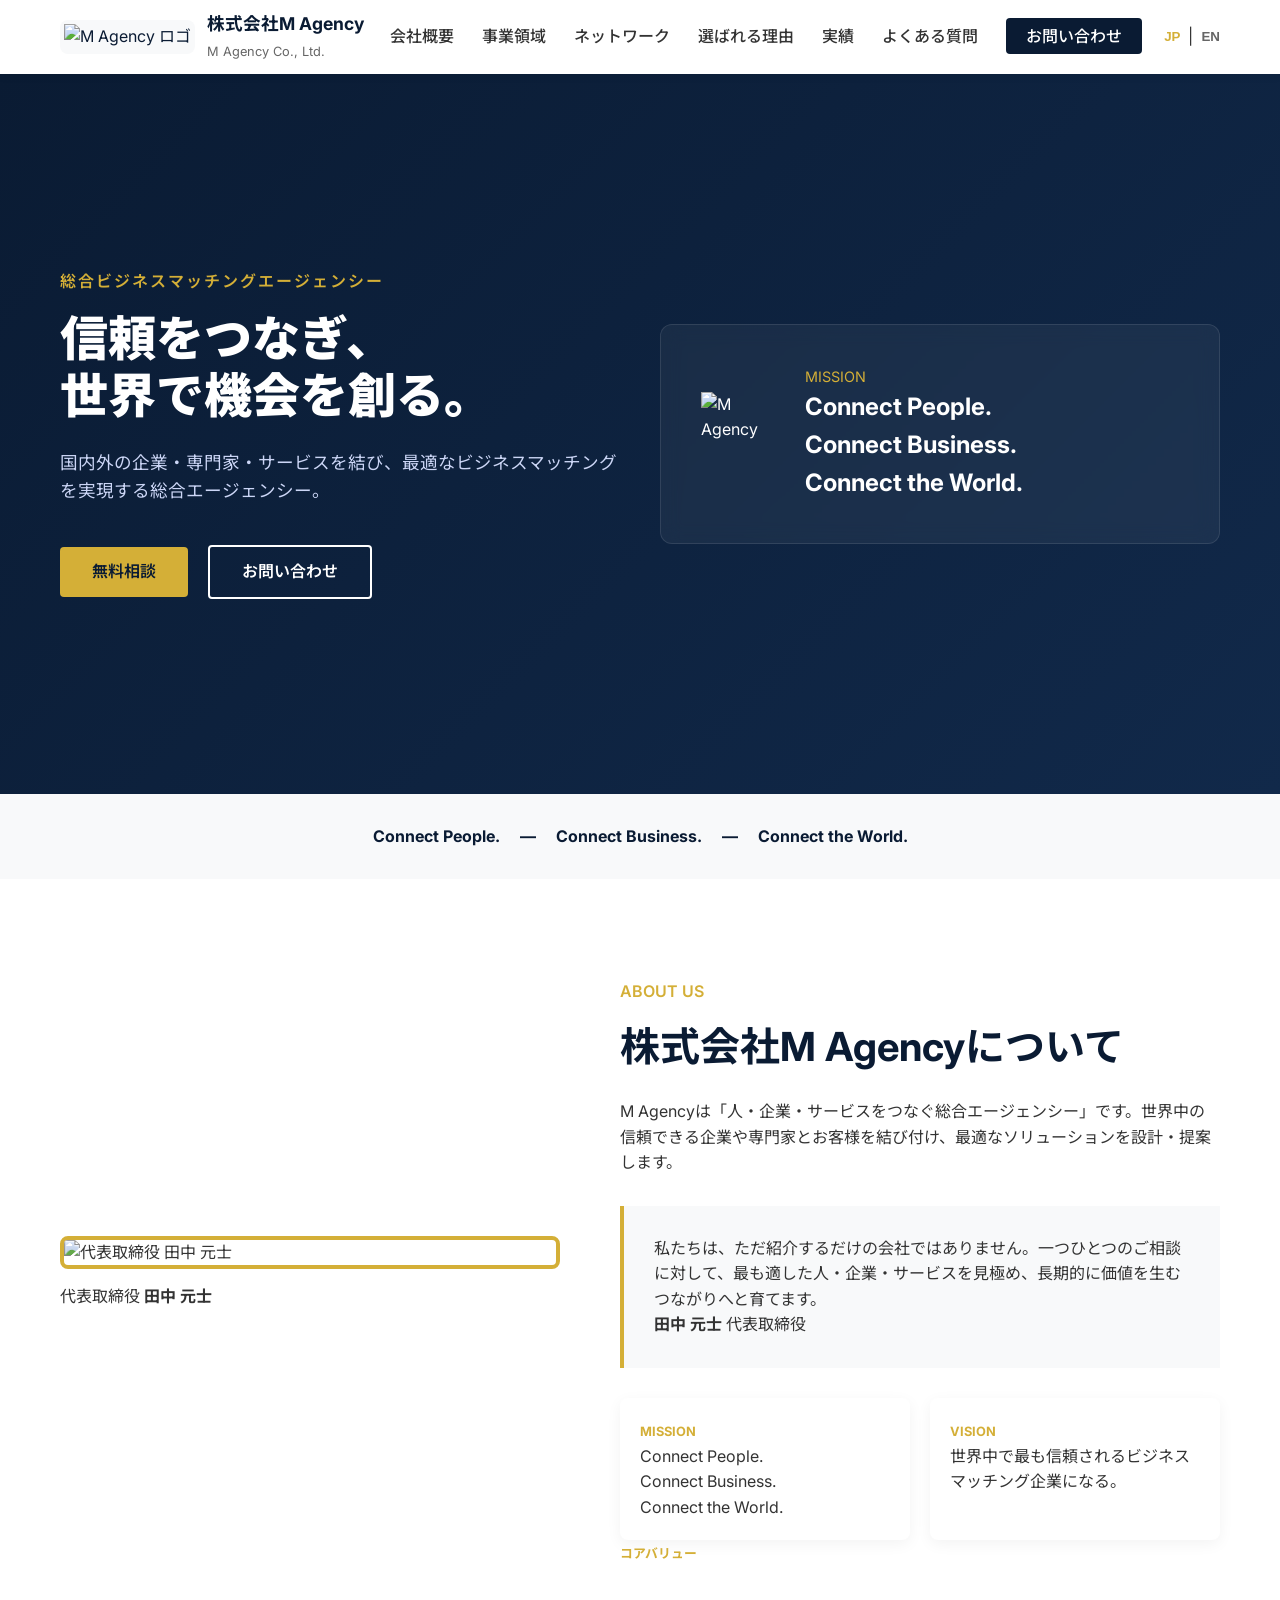
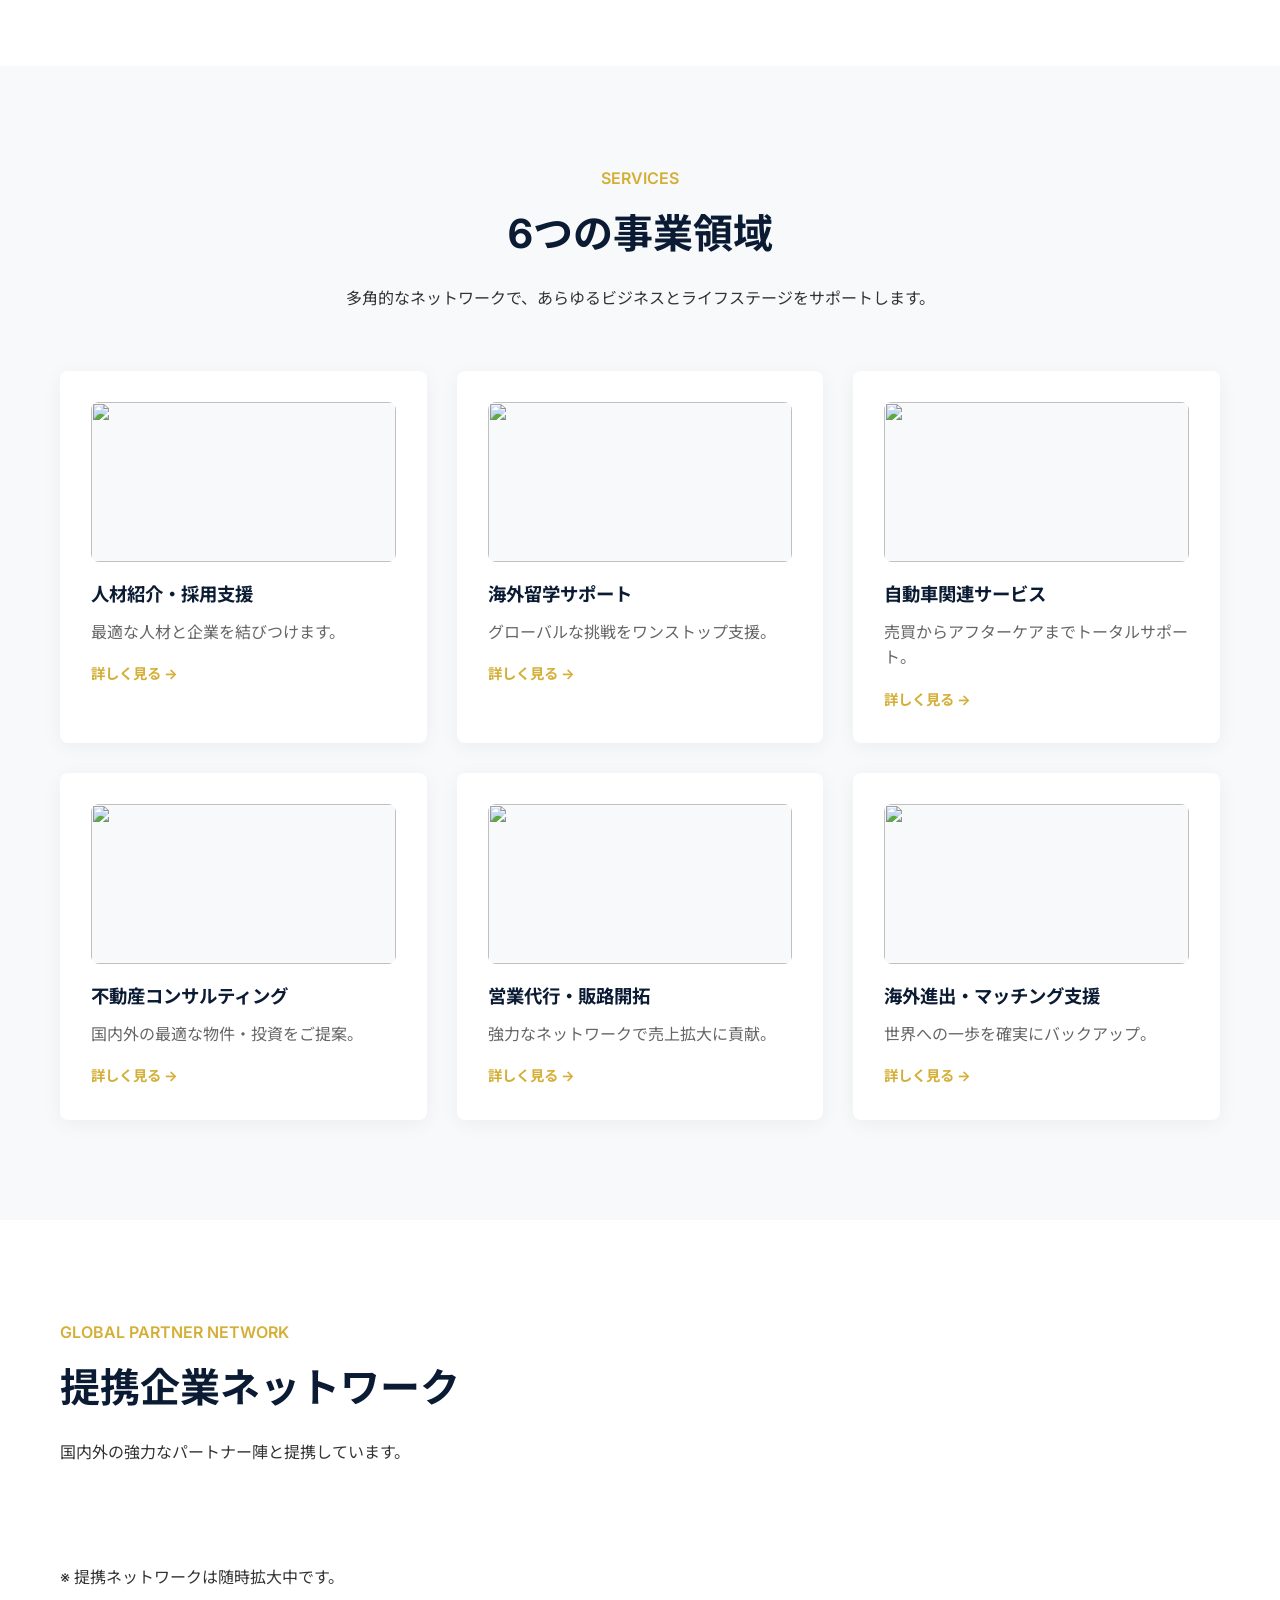
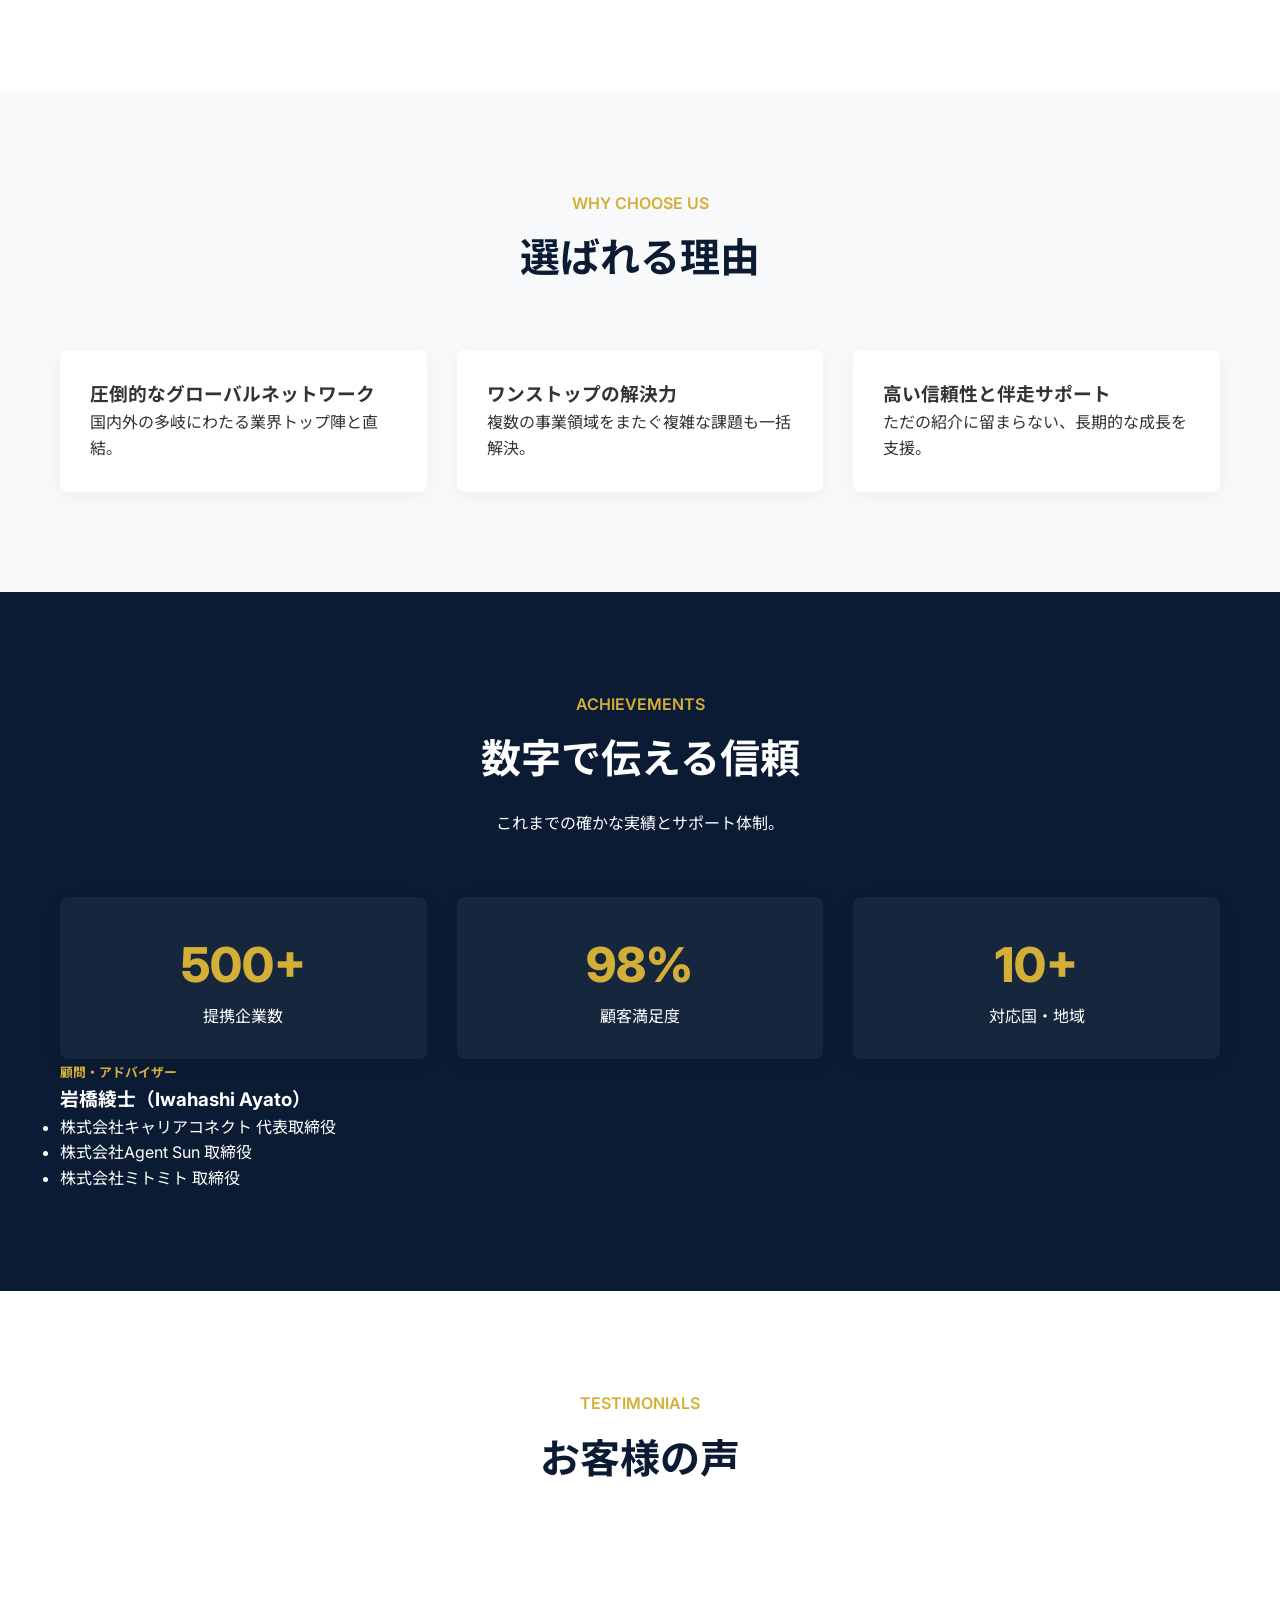
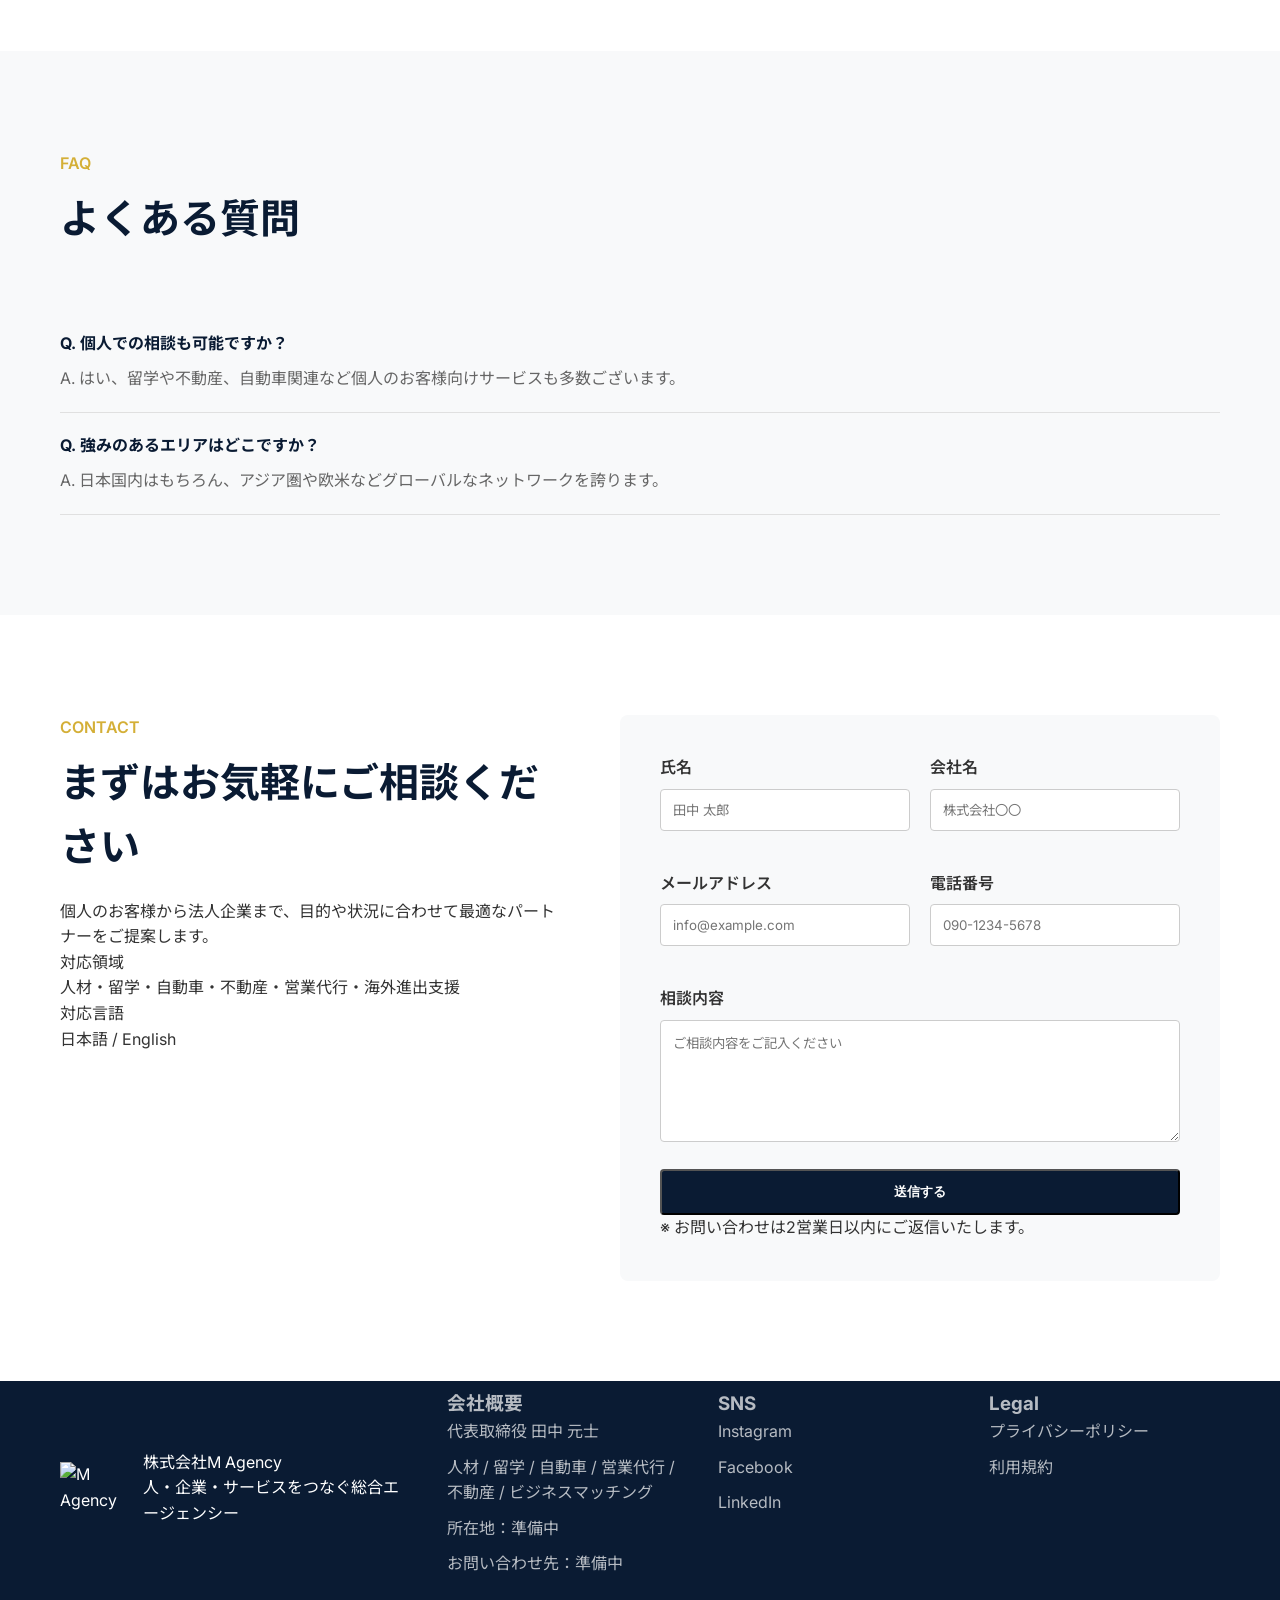
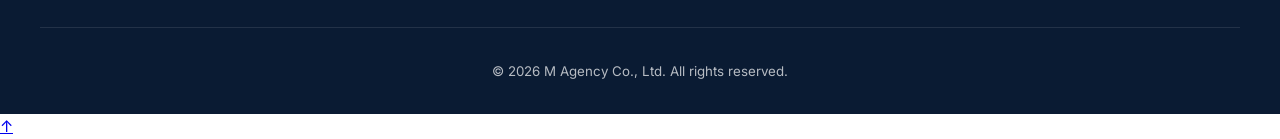
==== index.html @ 2f49fccb "Initial commit" ====
<!DOCTYPE html>
<html lang="ja">
<head>
  <meta charset="UTF-8" />
  <meta name="viewport" content="width=device-width, initial-scale=1.0" />
  <title>M Agency | 人・企業・サービスをつなぐ総合エージェンシー</title>
  <meta name="description" content="株式会社M Agencyは、人・企業・サービスをつなぐ総合エージェンシーです。人材、留学、自動車、不動産、営業代行、海外進出支援まで、国内外の信頼できるネットワークを活かして最適なソリューションをご提案します。" />
  <meta name="keywords" content="M Agency, ビジネスマッチング, 人材紹介, 留学サポート, 自動車, 不動産, 営業代行, 海外進出支援" />
  <meta name="robots" content="index,follow" />
  <meta name="theme-color" content="#0a1b33" />
  <meta property="og:type" content="website" />
  <meta property="og:title" content="M Agency | Trusted Connections. Global Opportunities." />
  <meta property="og:description" content="世界中の人・企業・サービスをつなぐ総合エージェンシー" />
  <meta property="og:locale" content="ja_JP" />
  <meta property="og:site_name" content="M Agency" />
  <meta name="twitter:card" content="summary_large_image" />
  <link rel="preconnect" href="https://fonts.googleapis.com" />
  <link rel="preconnect" href="https://fonts.gstatic.com" crossorigin />
  <link href="https://fonts.googleapis.com/css2?family=Inter:wght@400;500;600;700;800&family=Noto+Sans+JP:wght@400;500;700;900&family=Noto+Serif+JP:wght@500;700;900&display=swap" rel="stylesheet" />
  <link rel="stylesheet" href="styles.css" />
  <script type="application/ld+json">
  {
    "@context": "https://schema.org",
    "@type": "Organization",
    "name": "株式会社M Agency",
    "alternateName": "M Agency Co., Ltd.",
    "description": "人・企業・サービスをつなぐ総合エージェンシー",
    "founder": { "@type": "Person", "name": "田中 元士" },
    "knowsAbout": ["Human Resources", "Study Abroad", "Automobile", "Sales Agency", "Real Estate", "Business Matching"]
  }
  </script>
</head>
<body>
  <a href="#main" class="skip-link" data-i18n="skipLink">本文へスキップ</a>

  <header class="site-header" id="top">
    <div class="container header-inner">
      <a href="#top" class="brand" aria-label="M Agency home">
        <span class="brand-logo-wrap">
          <img src="assets/logo.png" alt="M Agency ロゴ" class="brand-logo" width="52" height="52" />
        </span>
        <span class="brand-copy">
          <strong>株式会社M Agency</strong>
          <small>M Agency Co., Ltd.</small>
        </span>
      </a>

      <nav class="nav" aria-label="Primary">
        <button class="nav-toggle" id="navToggle" aria-expanded="false" aria-controls="navPanel" aria-label="Menu">
          <span></span><span></span><span></span>
        </button>
        <div class="nav-panel" id="navPanel">
          <a href="#about" data-i18n="navAbout">About</a>
          <a href="#services" data-i18n="navServices">Services</a>
          <a href="#network" data-i18n="navNetwork">Network</a>
          <a href="#why-us" data-i18n="navWhyUs">Why Us</a>
          <a href="#achievements" data-i18n="navAchievements">Results</a>
          <a href="#faq" data-i18n="navFaq">FAQ</a>
          <a href="#contact" class="nav-cta" data-i18n="navContact">Contact</a>
        </div>
      </nav>

      <div class="lang-switch" role="group" aria-label="Language switcher">
        <button class="lang-btn active" data-lang="ja">JP</button>
        <span>|</span>
        <button class="lang-btn" data-lang="en">EN</button>
      </div>
    </div>
  </header>

  <main id="main">
    <section class="hero">
      <div class="container hero-grid">
        <div class="hero-copy reveal">
          <p class="eyebrow" data-i18n="heroEyebrow">Integrated Business Matching Agency</p>
          <h1 class="hero-title">
            <span data-i18n="heroTitleLine1">信頼をつなぎ、</span>
            <span data-i18n="heroTitleLine2">世界で機会を創る。</span>
          </h1>
          <p class="hero-sub" data-i18n="heroSub">国内外の企業・専門家・サービスを結び、最適なビジネスマッチングを実現する総合エージェンシー。</p>
          <div class="hero-actions">
            <a href="#contact" class="btn btn-primary" data-i18n="ctaConsultation">無料相談</a>
            <a href="#contact" class="btn btn-secondary" data-i18n="ctaContact">お問い合わせ</a>
          </div>
        </div>

        <div class="hero-panel reveal">
          <div class="hero-panel-inner">
            <div class="hero-panel-brand">
              <img src="assets/logo.png" alt="M Agency" class="hero-panel-logo" width="84" height="84" />
              <div>
                <p class="panel-label">Mission</p>
                <p class="panel-title">Connect People.<br />Connect Business.<br />Connect the World.</p>
              </div>
            </div>
            <div class="hero-metrics" id="heroMetrics"></div>
          </div>
        </div>
      </div>
    </section>

    <section class="section intro-band">
      <div class="container intro-band-inner reveal">
        <p>Connect People.</p>
        <span aria-hidden="true">—</span>
        <p>Connect Business.</p>
        <span aria-hidden="true">—</span>
        <p>Connect the World.</p>
      </div>
    </section>

    <section class="section" id="about">
      <div class="container about-grid">
        <div class="about-photo reveal">
          <div class="about-photo-frame">
            <img src="assets/ceo-optimized.jpg" alt="代表取締役 田中 元士" class="about-photo-img" loading="lazy" />
          </div>
          <div class="about-photo-meta">
            <span data-i18n="ceoPosition">代表取締役</span>
            <strong data-i18n="ceoName">田中 元士</strong>
          </div>
        </div>

        <div class="about-content reveal">
          <p class="section-kicker" data-i18n="aboutKicker">About Us</p>
          <h2 data-i18n="aboutTitle">株式会社M Agencyについて</h2>
          <p class="lead" data-i18n="aboutBody">M Agencyは「人・企業・サービスをつなぐ総合エージェンシー」です。世界中の信頼できる企業や専門家とお客様を結び付け、最適なソリューションを設計・提案します。</p>

          <article class="message-card">
            <p data-i18n="aboutMessage">私たちは、ただ紹介するだけの会社ではありません。一つひとつのご相談に対して、最も適した人・企業・サービスを見極め、長期的に価値を生むつながりへと育てます。</p>
            <footer>
              <strong data-i18n="ceoName">田中 元士</strong>
              <span data-i18n="ceoPosition">代表取締役</span>
            </footer>
          </article>

          <div class="about-points">
            <article class="about-card">
              <span class="card-label">Mission</span>
              <p>Connect People.<br />Connect Business.<br />Connect the World.</p>
            </article>
            <article class="about-card">
              <span class="card-label">Vision</span>
              <p data-i18n="visionText">世界中で最も信頼されるビジネスマッチング企業になる。</p>
            </article>
          </div>

          <div class="values-wrap">
            <span class="card-label" data-i18n="valueLabel">Core Value</span>
            <ul class="value-list" id="valueList"></ul>
          </div>
        </div>
      </div>
    </section>

    <section class="section section-soft" id="services">
      <div class="container">
        <div class="section-head center reveal">
          <p class="section-kicker" data-i18n="servicesKicker">Services</p>
          <h2 data-i18n="servicesTitle">6つの事業領域</h2>
          <p data-i18n="servicesLead">事業領域を明確に整理し、はじめて訪れる方にも分かりやすい構成にしています。</p>
        </div>
        <div class="services-grid" id="servicesGrid"></div>
      </div>
    </section>

    <section class="section" id="network">
      <div class="container">
        <div class="section-head reveal">
          <p class="section-kicker" data-i18n="networkKicker">Global Partner Network</p>
          <h2 data-i18n="networkTitle">提携企業ネットワーク</h2>
          <p data-i18n="networkLead">提携企業ロゴをカテゴリごとに整理し、今後の追加・更新にも対応しやすい構造です。</p>
        </div>
        <div class="partner-tabs" id="partnerTabs"></div>
        <div class="partner-grid" id="partnerGrid"></div>
        <p class="network-note reveal" data-i18n="networkNote">提携企業データはCMSや管理画面、または設定ファイルで管理しやすい構成を前提にしています。</p>
      </div>
    </section>

    <section class="section section-soft" id="why-us">
      <div class="container">
        <div class="section-head center reveal">
          <p class="section-kicker" data-i18n="whyKicker">Why Choose Us</p>
          <h2 data-i18n="whyTitle">選ばれる理由</h2>
        </div>
        <div class="reasons-grid" id="reasonsGrid"></div>
      </div>
    </section>

    <section class="section section-dark" id="achievements">
      <div class="container">
        <div class="section-head center reveal light">
          <p class="section-kicker" data-i18n="achievementsKicker">Achievements</p>
          <h2 data-i18n="achievementsTitle">数字で伝える信頼</h2>
          <p data-i18n="achievementsLead">数値実績は後から差し替えやすい構造で設計しています。</p>
        </div>
        <div class="metrics-grid" id="metricsGrid"></div>
        <article class="advisor-card reveal">
          <span class="card-label" data-i18n="advisorLabel">Advisor</span>
          <h3 data-i18n="advisorName">岩橋綾士（Iwahashi Ayato）</h3>
          <ul>
            <li data-i18n="advisorRole1">株式会社キャリアコネクト 代表取締役</li>
            <li data-i18n="advisorRole2">株式会社Agent Sun 取締役</li>
            <li data-i18n="advisorRole3">株式会社ミトミト 取締役</li>
          </ul>
        </article>
      </div>
    </section>

    <section class="section" id="testimonials">
      <div class="container">
        <div class="section-head center reveal">
          <p class="section-kicker" data-i18n="testimonialsKicker">Testimonials</p>
          <h2 data-i18n="testimonialsTitle">お客様の声</h2>
        </div>
        <div class="testimonials-grid" id="testimonialsGrid"></div>
      </div>
    </section>

    <section class="section section-soft" id="faq">
      <div class="container faq-grid">
        <div class="section-head reveal">
          <p class="section-kicker">FAQ</p>
          <h2 data-i18n="faqTitle">よくある質問</h2>
        </div>
        <div class="faq-list" id="faqList"></div>
      </div>
    </section>

    <section class="section" id="contact">
      <div class="container contact-grid">
        <div class="contact-copy reveal">
          <p class="section-kicker" data-i18n="contactKicker">Contact</p>
          <h2 data-i18n="contactTitle">まずはお気軽にご相談ください</h2>
          <p data-i18n="contactLead">個人のお客様から法人企業まで、目的や状況に合わせて最適なパートナーをご提案します。</p>
          <dl class="contact-list">
            <dt data-i18n="contactPoint1Title">対応領域</dt>
            <dd data-i18n="contactPoint1Body">人材・留学・自動車・不動産・営業代行・海外進出支援</dd>
            <dt data-i18n="contactPoint2Title">対応言語</dt>
            <dd data-i18n="contactPoint2Body">日本語 / English（将来的にDeutsch追加可能）</dd>
          </dl>
        </div>

        <form class="contact-form reveal" id="contactForm" novalidate>
          <div class="field-grid">
            <label>
              <span data-i18n="formName">氏名</span>
              <input type="text" name="name" required data-ph-ja="田中 太郎" data-ph-en="Taro Tanaka" />
            </label>
            <label>
              <span data-i18n="formCompany">会社名</span>
              <input type="text" name="company" data-ph-ja="株式会社〇〇" data-ph-en="Company Name" />
            </label>
          </div>
          <div class="field-grid">
            <label>
              <span data-i18n="formEmail">メールアドレス</span>
              <input type="email" name="email" required placeholder="info@example.com" />
            </label>
            <label>
              <span data-i18n="formPhone">電話番号</span>
              <input type="tel" name="phone" placeholder="090-1234-5678" />
            </label>
          </div>
          <label>
            <span data-i18n="formInquiry">相談内容</span>
            <textarea name="message" rows="6" required data-ph-ja="ご相談内容をご記入ください" data-ph-en="Please describe your inquiry"></textarea>
          </label>
          <button type="submit" class="btn btn-primary full" data-i18n="formSubmit">送信する</button>
          <p class="form-note" data-i18n="formNote">※ 実運用時はフォーム送信機能・スパム対策・完了画面を実装してください。</p>
        </form>
      </div>
    </section>
  </main>

  <footer class="site-footer">
    <div class="container footer-grid">
      <div class="footer-brand">
        <span class="footer-logo-wrap">
          <img src="assets/logo.png" alt="M Agency" class="footer-logo" width="64" height="64" />
        </span>
        <div>
          <p class="footer-name">株式会社M Agency</p>
          <p class="footer-tag" data-i18n="footerTag">人・企業・サービスをつなぐ総合エージェンシー</p>
        </div>
      </div>
      <div>
        <h3 data-i18n="footerCompany">会社概要</h3>
        <ul class="footer-list">
          <li data-i18n="footerCeo">代表取締役 田中 元士</li>
          <li data-i18n="footerBusiness">人材 / 留学 / 自動車 / 営業代行 / 不動産 / ビジネスマッチング</li>
          <li data-i18n="footerAddress">所在地：準備中</li>
          <li data-i18n="footerContact">お問い合わせ先：準備中</li>
        </ul>
      </div>
      <div>
        <h3>SNS</h3>
        <ul class="footer-list">
          <li><a href="#">Instagram</a></li>
          <li><a href="#">Facebook</a></li>
          <li><a href="#">LinkedIn</a></li>
        </ul>
      </div>
      <div>
        <h3 data-i18n="footerPolicy">Legal</h3>
        <ul class="footer-list">
          <li><a href="#" data-i18n="footerPrivacy">プライバシーポリシー</a></li>
          <li><a href="#" data-i18n="footerTerms">利用規約</a></li>
        </ul>
      </div>
    </div>
    <div class="container footer-bottom">
      <small>© <span id="year"></span> M Agency Co., Ltd. All rights reserved.</small>
    </div>
  </footer>

  <a href="#top" class="back-top" id="backTop" aria-label="Back to top">↑</a>
  <script src="script.js"></script>
</body>
</html>
---- styles.css ----
/* ==========================================
   M Agency - Global Styles
   ========================================== */
:root {
  --primary: #0a1b33;
  --primary-light: #16315c;
  --accent: #d4af37;
  --text: #333333;
  --text-light: #666666;
  --bg-light: #f8f9fa;
  --bg-dark: #0a1b33;
  --white: #ffffff;
  --font-sans: 'Inter', 'Noto Sans JP', sans-serif;
  --transition: all 0.3s ease;
}

* {
  box-sizing: border-box;
  margin: 0;
  padding: 0;
}

body {
  font-family: var(--font-sans);
  color: var(--text);
  line-height: 1.6;
  overflow-x: hidden;
}

.container {
  width: 100%;
  max-width: 1200px;
  margin: 0 auto;
  padding: 0 20px;
}

/* Skip Link */
.skip-link {
  position: absolute;
  top: -100px;
  left: 0;
  background: var(--accent);
  color: var(--primary);
  padding: 10px 20px;
  z-index: 9999;
}
.skip-link:focus { top: 0; }

/* Header */
.site-header {
  background: var(--white);
  box-shadow: 0 2px 10px rgba(0,0,0,0.05);
  position: sticky;
  top: 0;
  z-index: 1000;
  padding: 10px 0;
}

.header-inner {
  display: flex;
  justify-content: space-between;
  align-items: center;
}

.brand {
  display: flex;
  align-items: center;
  text-decoration: none;
  color: var(--primary);
}

.brand-logo-wrap {
  margin-right: 12px;
  background: var(--bg-light);
  border-radius: 8px;
  padding: 4px;
}

.brand-copy strong {
  display: block;
  font-size: 1.1rem;
}
.brand-copy small {
  font-size: 0.8rem;
  color: var(--text-light);
}

.nav-panel a {
  margin-left: 24px;
  text-decoration: none;
  color: var(--text);
  font-weight: 500;
  transition: var(--transition);
}

.nav-panel a:hover { color: var(--accent); }

.nav-panel .nav-cta {
  background: var(--primary);
  color: var(--white);
  padding: 8px 20px;
  border-radius: 4px;
}
.nav-panel .nav-cta:hover { background: var(--accent); color: var(--primary); }

.lang-switch {
  display: flex;
  gap: 8px;
  align-items: center;
  margin-left: 20px;
}
.lang-btn {
  background: none;
  border: none;
  cursor: pointer;
  font-weight: bold;
  color: var(--text-light);
}
.lang-btn.active { color: var(--accent); }

.nav-toggle { display: none; }

/* Hero */
.hero {
  padding: 8px 0;
  background: linear-gradient(135deg, #0a1b33 0%, #11294a 100%);
  color: var(--white);
  min-height: 80vh;
  display: flex;
  align-items: center;
}

.hero-grid {
  display: grid;
  grid-template-columns: 1fr 1fr;
  gap: 40px;
  align-items: center;
}

.eyebrow {
  color: var(--accent);
  text-transform: uppercase;
  letter-spacing: 2px;
  font-weight: 600;
  margin-bottom: 15px;
}

.hero-title {
  font-size: 3rem;
  font-weight: 900;
  line-height: 1.2;
  margin-bottom: 24px;
}
.hero-title span { display: block; }

.hero-sub {
  font-size: 1.1rem;
  color: #ccd6f6;
  margin-bottom: 40px;
}

.btn {
  display: inline-block;
  padding: 12px 32px;
  border-radius: 4px;
  text-decoration: none;
  font-weight: 600;
  transition: var(--transition);
  cursor: pointer;
}
.btn-primary { background: var(--accent); color: var(--primary); margin-right: 16px; }
.btn-primary:hover { background: var(--white); }
.btn-secondary { border: 2px solid var(--white); color: var(--white); }
.btn-secondary:hover { background: var(--white); color: var(--primary); }

.hero-panel-inner {
  background: rgba(255,255,255,0.05);
  padding: 40px;
  border-radius: 12px;
  border: 1px solid rgba(255,255,255,0.1);
  backdrop-filter: blur(10px);
}

.hero-panel-brand {
  display: flex;
  align-items: center;
  gap: 20px;
}
.panel-label { color: var(--accent); font-size: 0.9rem; text-transform: uppercase; }
.panel-title { font-size: 1.5rem; font-weight: 700; }

/* Sections */
.section { padding: 100px 0; scroll-margin-top: 90px; } /* sticky header分のオフセットを確保し、アンカージャンプ時に見出しが隠れないようにする */
.section-soft { background: var(--bg-light); }
.section-dark { background: var(--bg-dark); color: var(--white); }

.section-head { margin-bottom: 60px; max-width: 600px; }
.section-head.center { margin: 0 auto 60px; text-align: center; }
.section-kicker { color: var(--accent); font-weight: 600; text-transform: uppercase; margin-bottom: 10px; }
h2 { font-size: 2.5rem; color: var(--primary); margin-bottom: 20px; }
.section-dark h2 { color: var(--white); }

/* Intro Band */
.intro-band { background: var(--bg-light); padding: 30px 0; text-align: center; }
.intro-band-inner { display: flex; justify-content: center; gap: 20px; font-weight: bold; color: var(--primary); }

/* About */
.about-grid { display: grid; grid-template-columns: 1fr 1.2fr; gap: 60px; align-items: center; }
.about-photo-frame { border: 4px solid var(--accent); border-radius: 8px; overflow: hidden; }
.about-photo-img { width: 100%; display: block; filter: grayscale(20%); }
.about-photo-meta { margin-top: 15px; }

.message-card { background: var(--bg-light); padding: 30px; border-left: 4px solid var(--accent); margin: 30px 0; }
.about-points { display: grid; grid-template-columns: 1fr 1fr; gap: 20px; }
.about-card { background: var(--white); padding: 20px; border-radius: 8px; box-shadow: 0 4px 15px rgba(0,0,0,0.05); }
.card-label { color: var(--accent); font-weight: bold; font-size: 0.8rem; text-transform: uppercase; }

/* Dynamic Grids */
.services-grid, .reasons-grid, .metrics-grid, .testimonials-grid {
  display: grid;
  grid-template-columns: repeat(auto-fit, minmax(280px, 1fr));
  gap: 30px;
}

.service-card, .reason-card, .metric-card, .testimonial-card {
  background: var(--white);
  padding: 30px;
  border-radius: 8px;
  box-shadow: 0 4px 20px rgba(0,0,0,0.05);
  transition: var(--transition);
}
.service-card:hover { transform: translateY(-5px); }
.metric-card { background: rgba(255,255,255,0.05); color: var(--white); text-align: center; }
.metric-num { font-size: 3rem; font-weight: 800; color: var(--accent); }

/* Service cards are now clickable links (<a>) that jump to #network */
.service-card {
  display: block;
  text-decoration: none;
  color: inherit;
  cursor: pointer;
  border: 1px solid transparent;
  overflow: hidden;
}
.service-card:hover {
  border-color: var(--accent);
  box-shadow: 0 8px 24px rgba(212,175,55,0.18);
}
.service-card-photo {
  width: 100%;
  height: 160px;
  object-fit: cover;
  border-radius: 8px;
  margin-bottom: 18px;
  display: block;
  background: var(--bg-light); /* 画像が届く前/読み込み失敗時の背景 */
  transition: transform 0.4s ease;
}
.service-card:hover .service-card-photo {
  transform: scale(1.06);
}
.service-card h3 {
  color: var(--primary);
  margin-bottom: 10px;
  font-size: 1.15rem;
}
.service-card p {
  color: var(--text-light);
  margin-bottom: 16px;
}
.service-card-arrow {
  display: inline-block;
  color: var(--accent);
  font-weight: 700;
  font-size: 0.9rem;
  transition: var(--transition);
}
.service-card:hover .service-card-arrow {
  transform: translateX(4px);
}

/* Partner Network: category tabs */
.partner-tabs {
  display: flex;
  flex-wrap: wrap;
  gap: 10px;
  margin-bottom: 40px;
}
.partner-tab {
  padding: 10px 22px;
  border: 1px solid #ddd;
  background: var(--white);
  border-radius: 30px;
  cursor: pointer;
  font-weight: 600;
  font-size: 0.9rem;
  color: var(--text-light);
  transition: var(--transition);
  font-family: inherit;
}
.partner-tab:hover {
  border-color: var(--accent);
  color: var(--primary);
}
.partner-tab.active {
  background: var(--primary);
  border-color: var(--primary);
  color: var(--white);
}

/* Partner Network: partner cards grid */
.partner-grid {
  display: grid;
  grid-template-columns: repeat(auto-fit, minmax(280px, 1fr));
  gap: 30px;
}
.partner-card {
  background: var(--white);
  padding: 30px;
  border-radius: 8px;
  box-shadow: 0 4px 20px rgba(0,0,0,0.05);
  transition: var(--transition);
}
.partner-card:hover { transform: translateY(-5px); }
.partner-card h3 {
  color: var(--primary);
  margin-bottom: 10px;
  font-size: 1.1rem;
}
.partner-card p {
  color: var(--text-light);
  margin-bottom: 15px;
}
.partner-link {
  color: var(--accent);
  font-weight: 600;
  text-decoration: none;
  font-size: 0.9rem;
}
.partner-link:hover { text-decoration: underline; }

/* Partner card image (company photo) */
.partner-card-image {
  width: 100%;
  height: 180px;
  object-fit: cover;
  border-radius: 8px;
  margin-bottom: 20px;
  background: var(--bg-light); /* 画像読み込み前/失敗時の背景 */
}

/* 写真が届くまでの仮表示（届いたら <img class="partner-card-image"> に置き換える） */
.partner-photo-placeholder {
  display: flex;
  align-items: center;
  justify-content: center;
  background: linear-gradient(135deg, #eef1f5 0%, #e2e6ec 100%);
  color: var(--text-light);
  font-weight: 600;
  font-size: 0.9rem;
  letter-spacing: 1px;
}

/* 公式サイトへ飛ぶボタン（partner-linkより目立たせたい場合はこちらを使う） */
.partner-visit-btn {
  display: inline-block;
  margin-top: 8px;
  padding: 8px 20px;
  border: 2px solid var(--primary);
  border-radius: 4px;
  color: var(--primary);
  font-weight: 600;
  font-size: 0.9rem;
  text-decoration: none;
  transition: var(--transition);
}
.partner-visit-btn:hover {
  background: var(--primary);
  color: var(--white);
}

.partner-empty {
  grid-column: 1 / -1;
  text-align: center;
  color: var(--text-light);
  padding: 40px 0;
}

/* FAQ */
.faq-item { border-bottom: 1px solid #e0e0e0; padding: 20px 0; }
.faq-question { font-weight: bold; color: var(--primary); cursor: pointer; }
.faq-answer { margin-top: 10px; color: var(--text-light); }

/* Contact Form */
.contact-grid { display: grid; grid-template-columns: 1fr 1.2fr; gap: 60px; }
.contact-form { background: var(--bg-light); padding: 40px; border-radius: 8px; }
.field-grid { display: grid; grid-template-columns: 1fr 1fr; gap: 20px; margin-bottom: 20px; }
label { display: block; margin-bottom: 20px; }
label span { display: block; font-weight: 600; margin-bottom: 8px; }
input, textarea { width: 100%; padding: 12px; border: 1px solid #ccc; border-radius: 4px; font-family: inherit; }
.btn.full { width: 100%; background: var(--primary); color: var(--white); }
.btn.full:hover { background: var(--accent); color: var(--primary); }

/* Footer */
.site-footer { background: var(--bg-dark); color: rgba(255,255,255,0.7); padding: 8px 0 30px; }
.footer-grid { display: grid; grid-template-columns: 1.5fr repeat(3, 1fr); gap: 40px; margin-bottom: 40px; }
.footer-brand { display: flex; align-items: center; gap: 15px; color: var(--white); }
.footer-list { list-style: none; }
.footer-list li, .footer-list a { color: rgba(255,255,255,0.7); text-decoration: none; margin-bottom: 10px; display: block; }
.footer-list a:hover { color: var(--accent); }
.footer-bottom { border-top: 1px solid rgba(255,255,255,0.1); padding-top: 30px; text-align: center; }

/* Responsive */
@media (max-width: 768px) {
  .hero-grid, .about-grid, .contact-grid { grid-template-columns: 1fr; }
  .nav-panel { display: none; }
  .nav-toggle { display: block; background: none; border: none; font-size: 1.5rem; color: var(--primary); }
  .footer-grid { grid-template-columns: 1fr; }
}
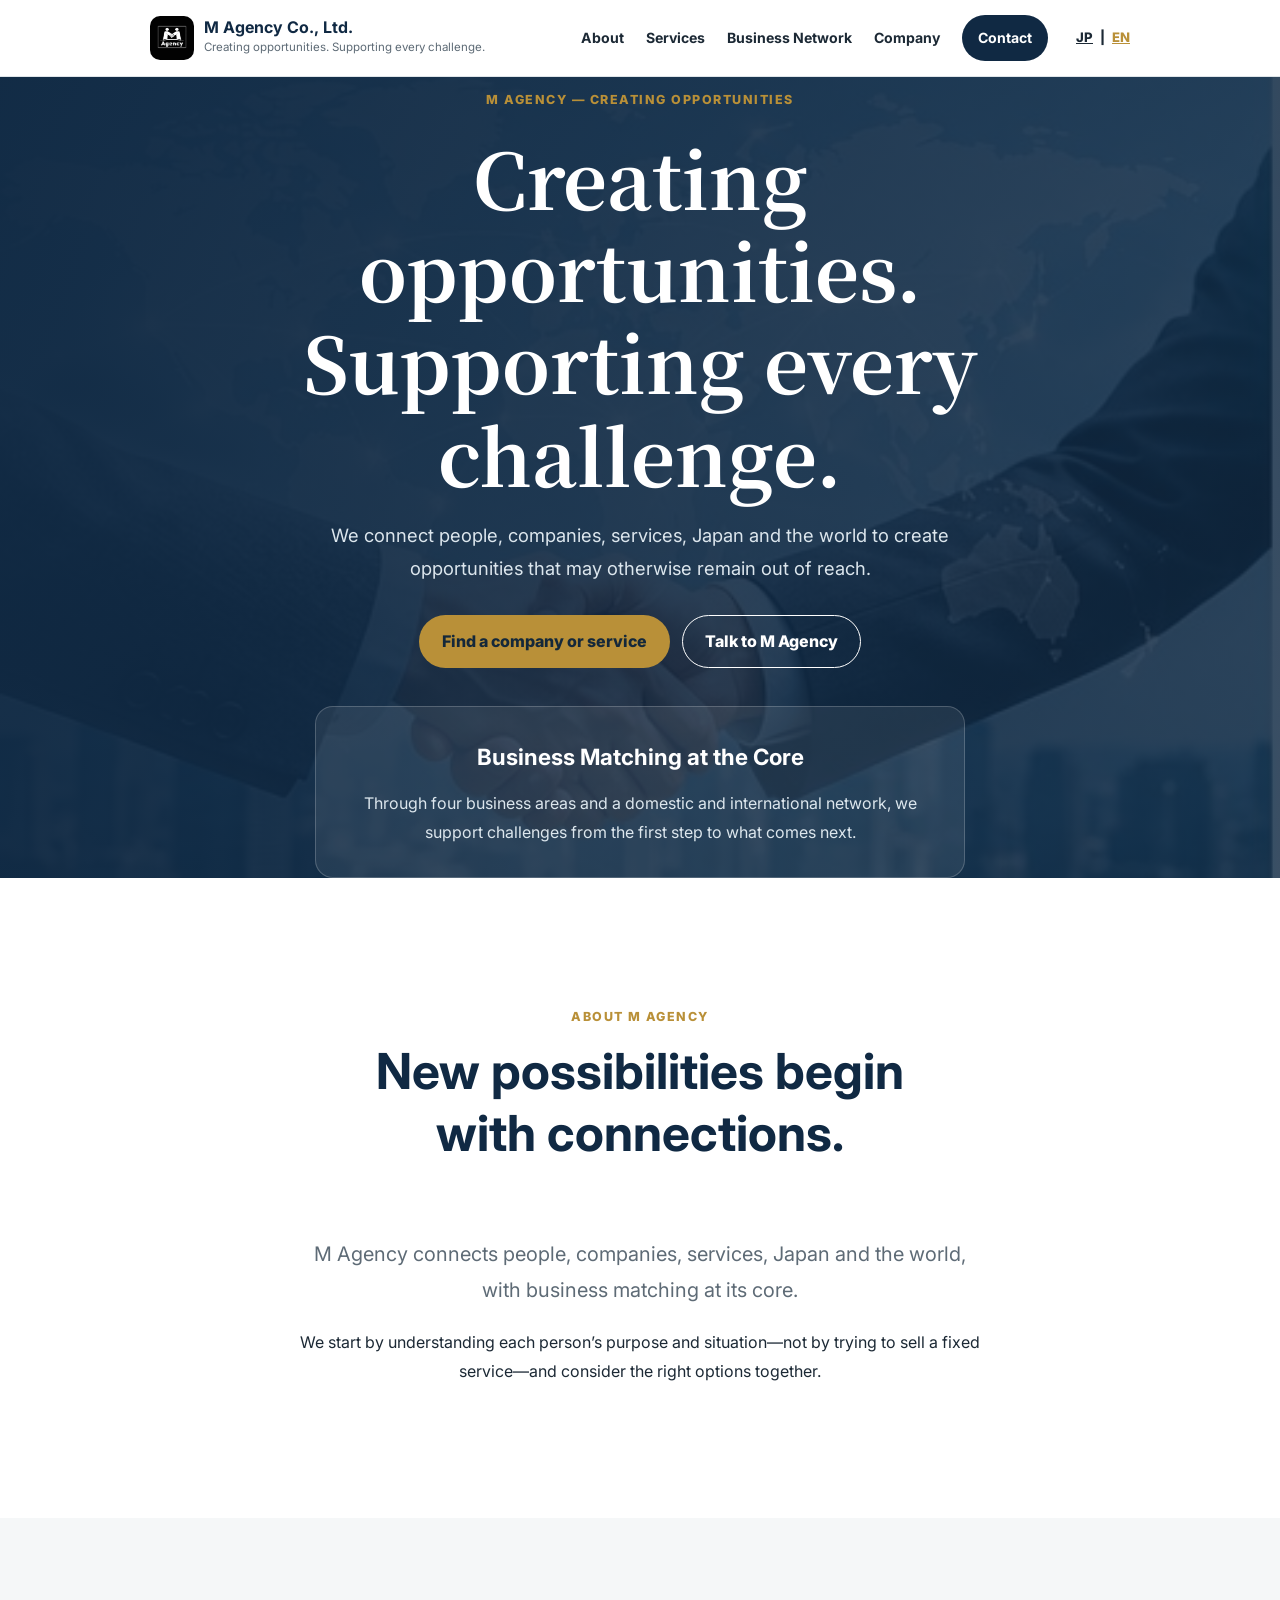
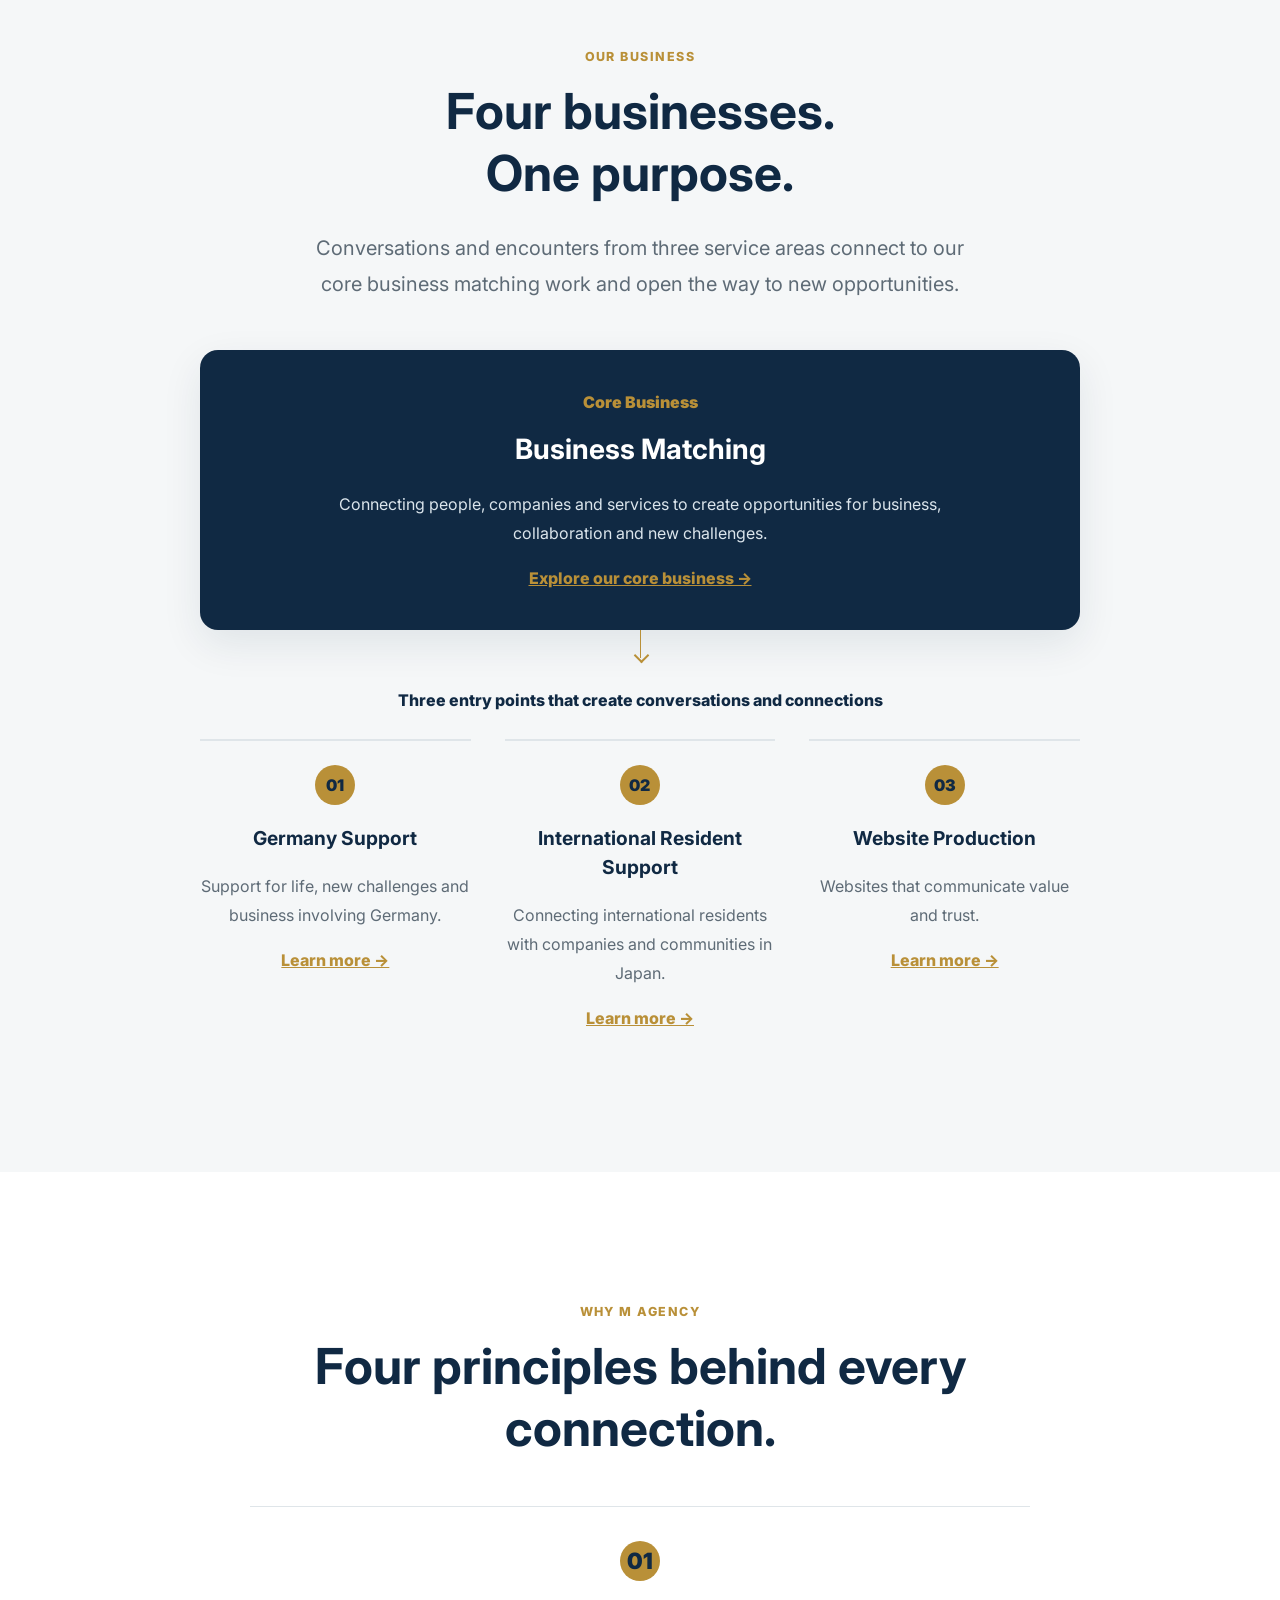
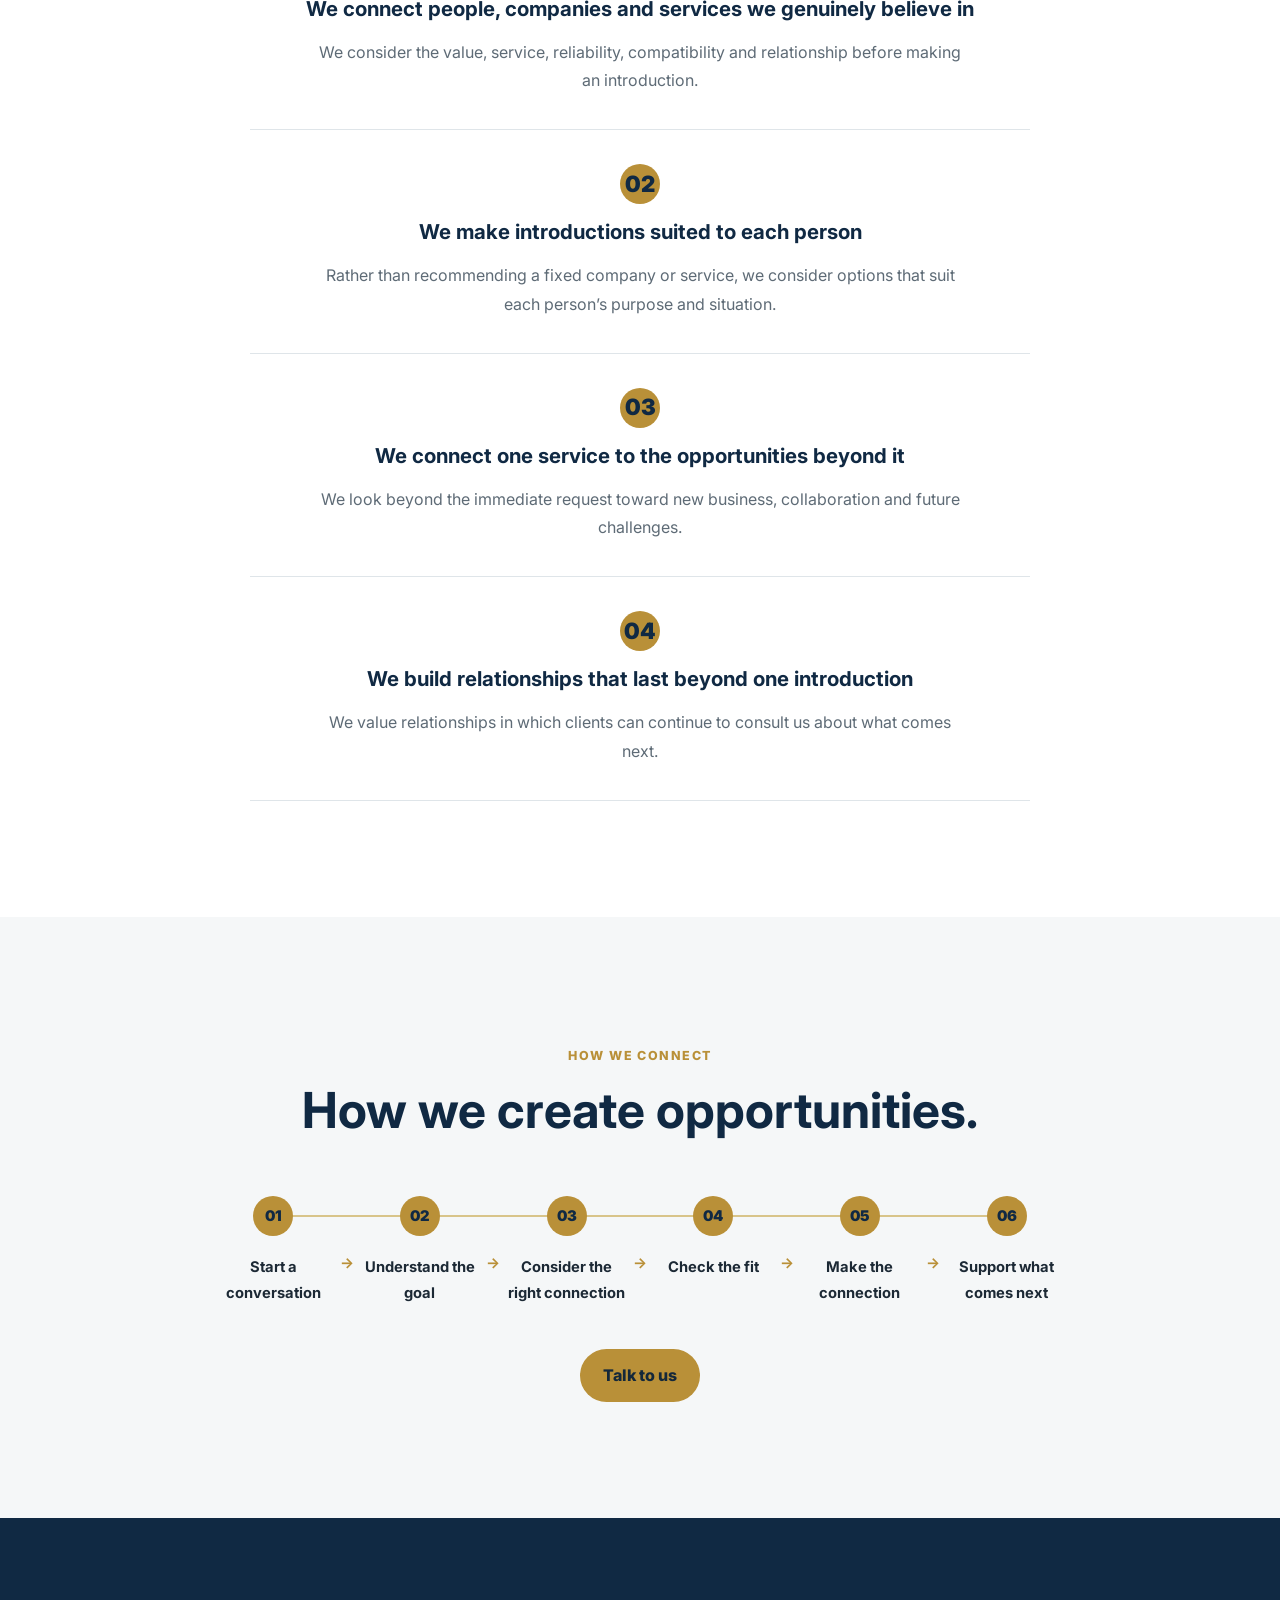
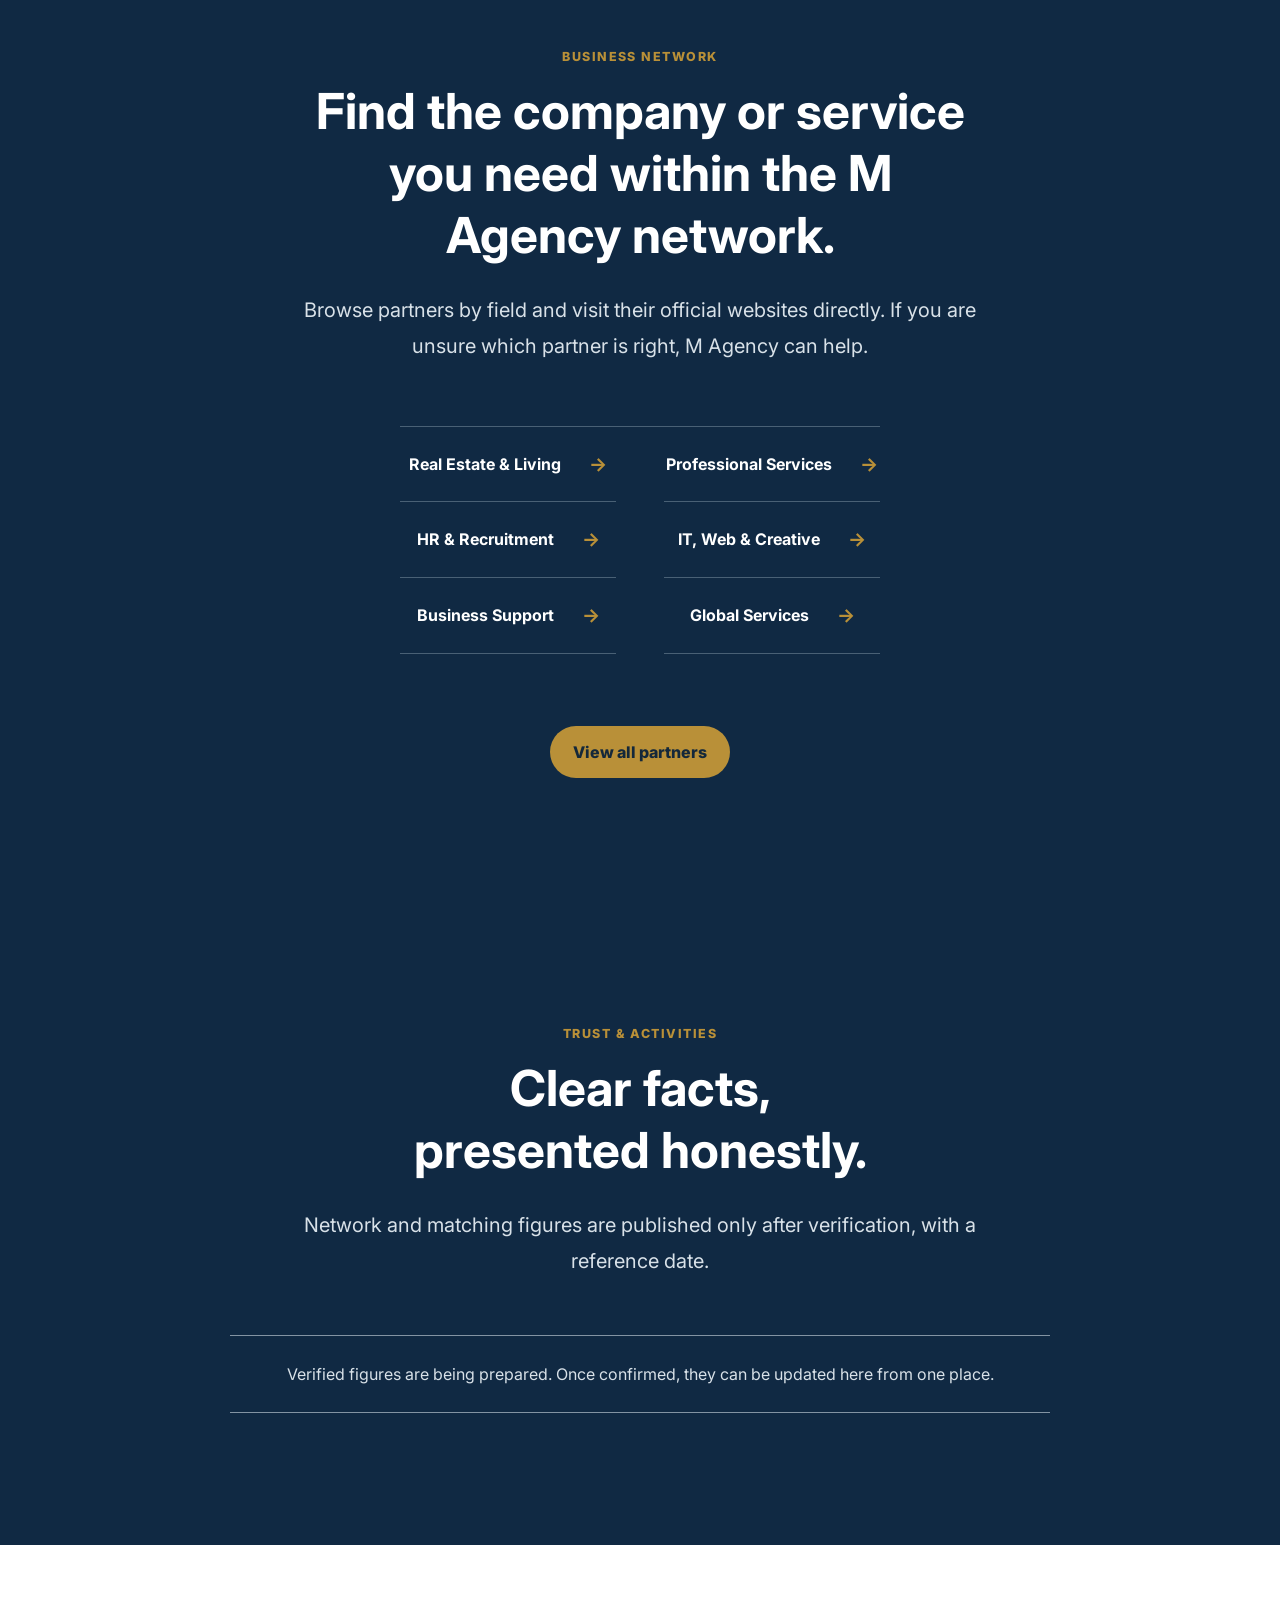
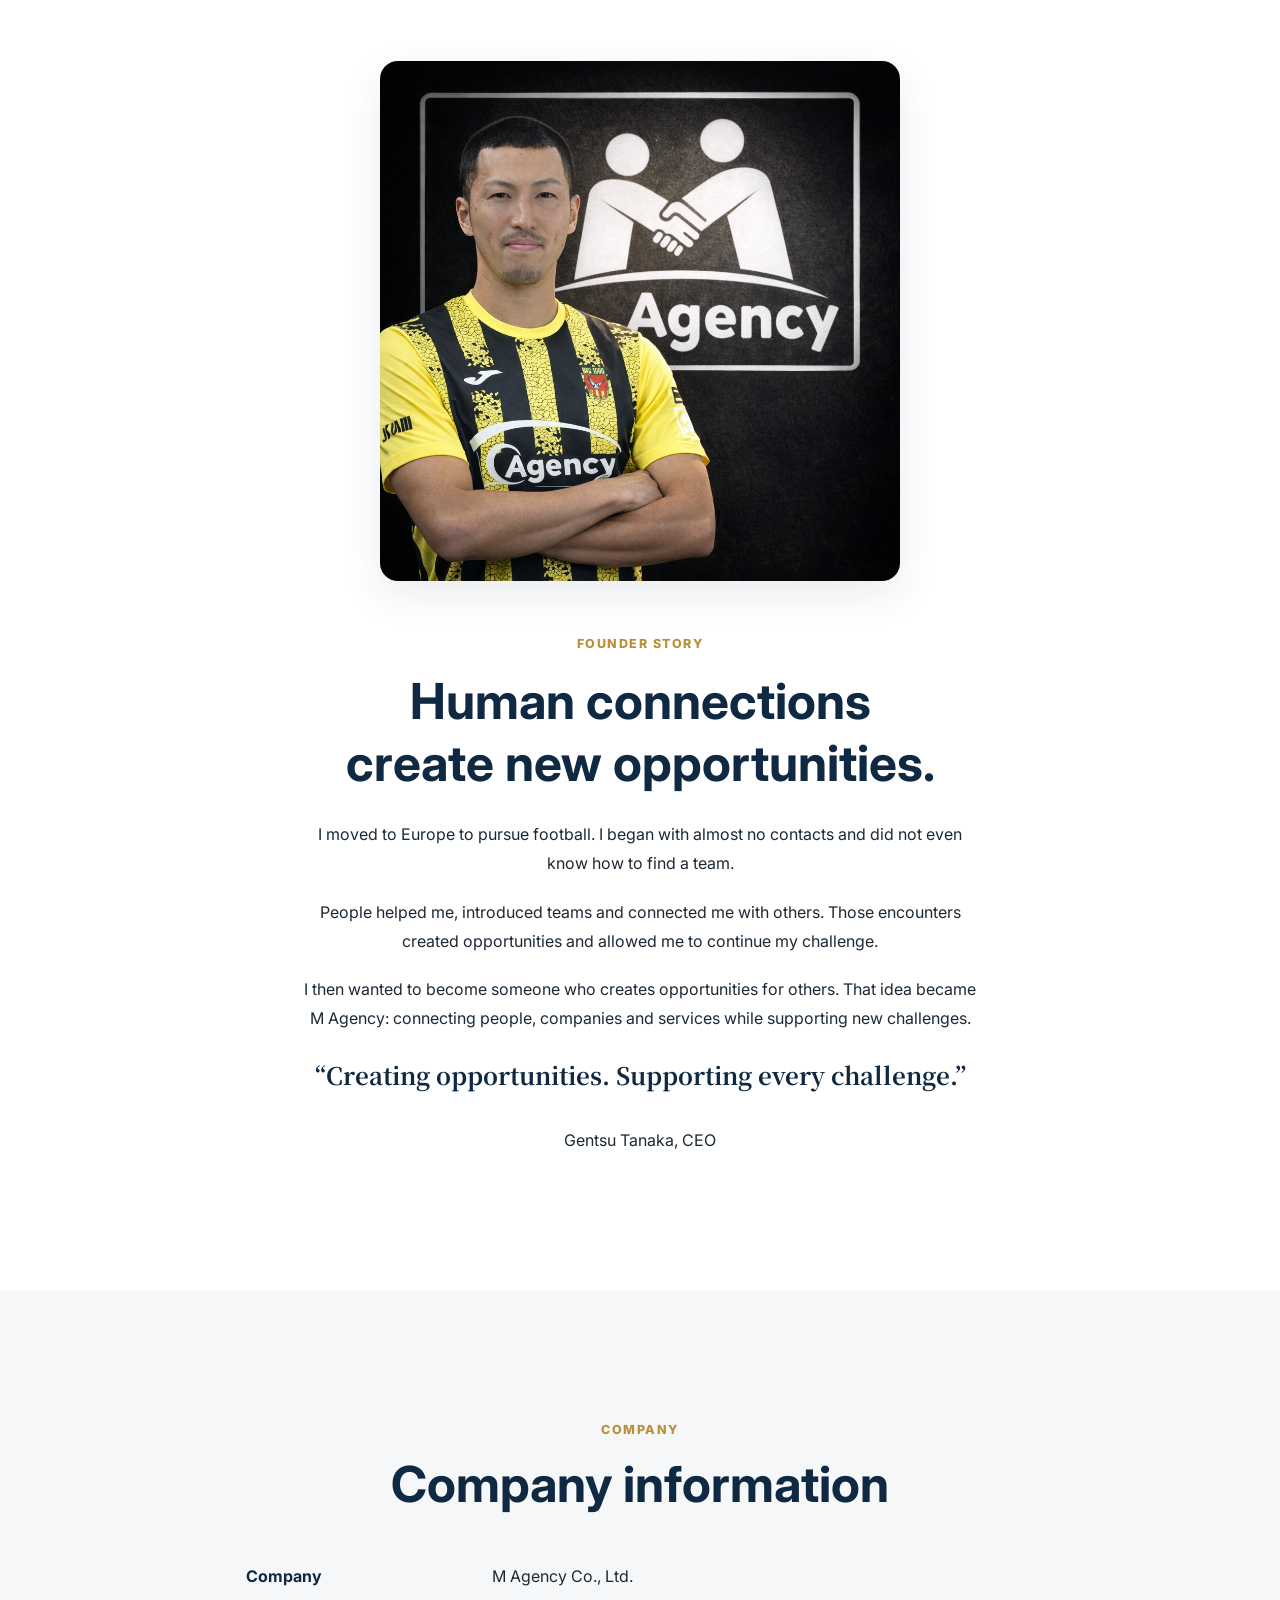
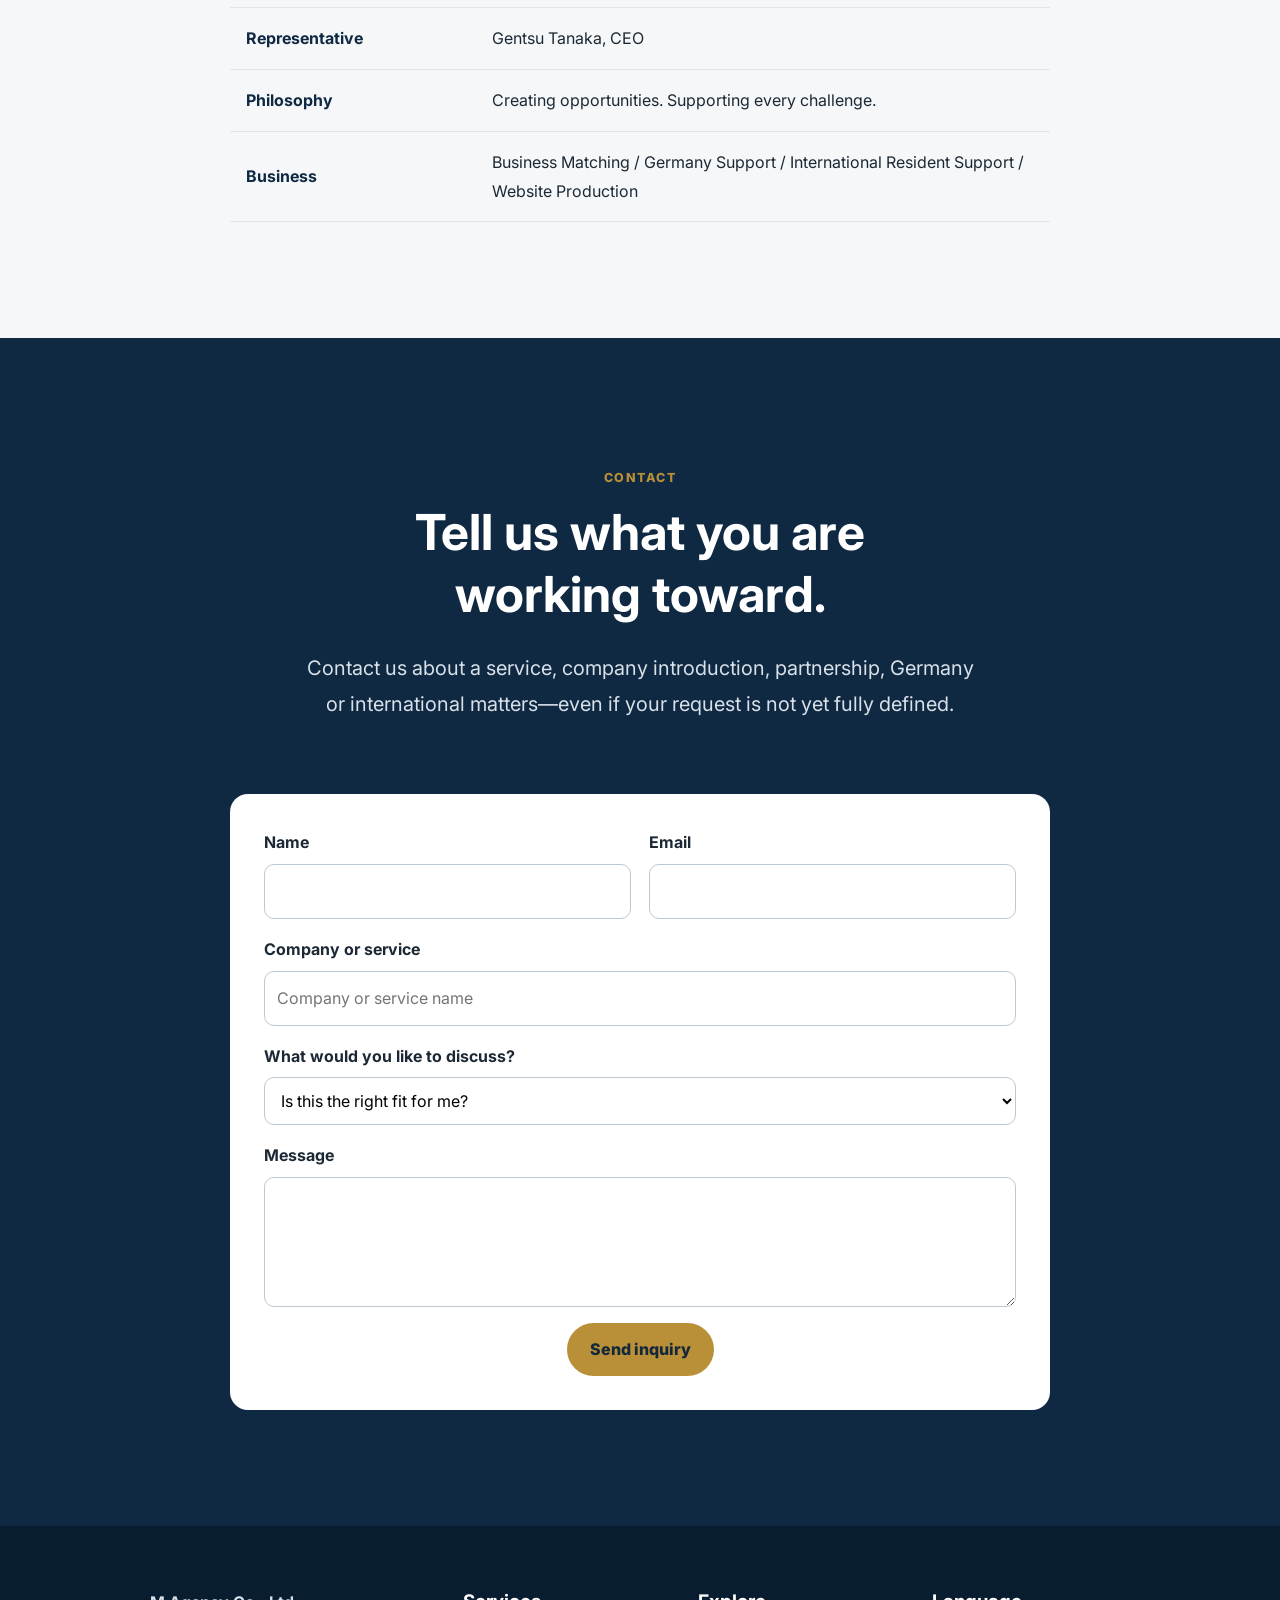
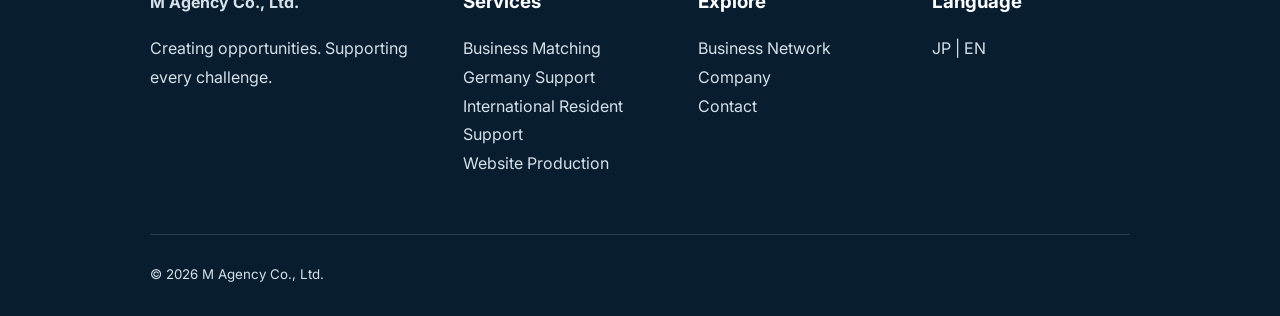
==== commit c2ec0070: "Release M Agency website v2" ====
--- a/index.html
+++ b/index.html
@@ -1,320 +1,6 @@
-<!DOCTYPE html>
+<!doctype html>
 <html lang="ja">
-<head>
-  <meta charset="UTF-8" />
-  <meta name="viewport" content="width=device-width, initial-scale=1.0" />
-  <title>M Agency | 人・企業・サービスをつなぐ総合エージェンシー</title>
-  <meta name="description" content="株式会社M Agencyは、人・企業・サービスをつなぐ総合エージェンシーです。人材、留学、自動車、不動産、営業代行、海外進出支援まで、国内外の信頼できるネットワークを活かして最適なソリューションをご提案します。" />
-  <meta name="keywords" content="M Agency, ビジネスマッチング, 人材紹介, 留学サポート, 自動車, 不動産, 営業代行, 海外進出支援" />
-  <meta name="robots" content="index,follow" />
-  <meta name="theme-color" content="#0a1b33" />
-  <meta property="og:type" content="website" />
-  <meta property="og:title" content="M Agency | Trusted Connections. Global Opportunities." />
-  <meta property="og:description" content="世界中の人・企業・サービスをつなぐ総合エージェンシー" />
-  <meta property="og:locale" content="ja_JP" />
-  <meta property="og:site_name" content="M Agency" />
-  <meta name="twitter:card" content="summary_large_image" />
-  <link rel="preconnect" href="https://fonts.googleapis.com" />
-  <link rel="preconnect" href="https://fonts.gstatic.com" crossorigin />
-  <link href="https://fonts.googleapis.com/css2?family=Inter:wght@400;500;600;700;800&family=Noto+Sans+JP:wght@400;500;700;900&family=Noto+Serif+JP:wght@500;700;900&display=swap" rel="stylesheet" />
-  <link rel="stylesheet" href="styles.css" />
-  <script type="application/ld+json">
-  {
-    "@context": "https://schema.org",
-    "@type": "Organization",
-    "name": "株式会社M Agency",
-    "alternateName": "M Agency Co., Ltd.",
-    "description": "人・企業・サービスをつなぐ総合エージェンシー",
-    "founder": { "@type": "Person", "name": "田中 元士" },
-    "knowsAbout": ["Human Resources", "Study Abroad", "Automobile", "Sales Agency", "Real Estate", "Business Matching"]
-  }
-  </script>
-</head>
-<body>
-  <a href="#main" class="skip-link" data-i18n="skipLink">本文へスキップ</a>
-
-  <header class="site-header" id="top">
-    <div class="container header-inner">
-      <a href="#top" class="brand" aria-label="M Agency home">
-        <span class="brand-logo-wrap">
-          <img src="assets/logo.png" alt="M Agency ロゴ" class="brand-logo" width="52" height="52" />
-        </span>
-        <span class="brand-copy">
-          <strong>株式会社M Agency</strong>
-          <small>M Agency Co., Ltd.</small>
-        </span>
-      </a>
-
-      <nav class="nav" aria-label="Primary">
-        <button class="nav-toggle" id="navToggle" aria-expanded="false" aria-controls="navPanel" aria-label="Menu">
-          <span></span><span></span><span></span>
-        </button>
-        <div class="nav-panel" id="navPanel">
-          <a href="#about" data-i18n="navAbout">About</a>
-          <a href="#services" data-i18n="navServices">Services</a>
-          <a href="#network" data-i18n="navNetwork">Network</a>
-          <a href="#why-us" data-i18n="navWhyUs">Why Us</a>
-          <a href="#achievements" data-i18n="navAchievements">Results</a>
-          <a href="#faq" data-i18n="navFaq">FAQ</a>
-          <a href="#contact" class="nav-cta" data-i18n="navContact">Contact</a>
-        </div>
-      </nav>
-
-      <div class="lang-switch" role="group" aria-label="Language switcher">
-        <button class="lang-btn active" data-lang="ja">JP</button>
-        <span>|</span>
-        <button class="lang-btn" data-lang="en">EN</button>
-      </div>
-    </div>
-  </header>
-
-  <main id="main">
-    <section class="hero">
-      <div class="container hero-grid">
-        <div class="hero-copy reveal">
-          <p class="eyebrow" data-i18n="heroEyebrow">Integrated Business Matching Agency</p>
-          <h1 class="hero-title">
-            <span data-i18n="heroTitleLine1">信頼をつなぎ、</span>
-            <span data-i18n="heroTitleLine2">世界で機会を創る。</span>
-          </h1>
-          <p class="hero-sub" data-i18n="heroSub">国内外の企業・専門家・サービスを結び、最適なビジネスマッチングを実現する総合エージェンシー。</p>
-          <div class="hero-actions">
-            <a href="#contact" class="btn btn-primary" data-i18n="ctaConsultation">無料相談</a>
-            <a href="#contact" class="btn btn-secondary" data-i18n="ctaContact">お問い合わせ</a>
-          </div>
-        </div>
-
-        <div class="hero-panel reveal">
-          <div class="hero-panel-inner">
-            <div class="hero-panel-brand">
-              <img src="assets/logo.png" alt="M Agency" class="hero-panel-logo" width="84" height="84" />
-              <div>
-                <p class="panel-label">Mission</p>
-                <p class="panel-title">Connect People.<br />Connect Business.<br />Connect the World.</p>
-              </div>
-            </div>
-            <div class="hero-metrics" id="heroMetrics"></div>
-          </div>
-        </div>
-      </div>
-    </section>
-
-    <section class="section intro-band">
-      <div class="container intro-band-inner reveal">
-        <p>Connect People.</p>
-        <span aria-hidden="true">—</span>
-        <p>Connect Business.</p>
-        <span aria-hidden="true">—</span>
-        <p>Connect the World.</p>
-      </div>
-    </section>
-
-    <section class="section" id="about">
-      <div class="container about-grid">
-        <div class="about-photo reveal">
-          <div class="about-photo-frame">
-            <img src="assets/ceo-optimized.jpg" alt="代表取締役 田中 元士" class="about-photo-img" loading="lazy" />
-          </div>
-          <div class="about-photo-meta">
-            <span data-i18n="ceoPosition">代表取締役</span>
-            <strong data-i18n="ceoName">田中 元士</strong>
-          </div>
-        </div>
-
-        <div class="about-content reveal">
-          <p class="section-kicker" data-i18n="aboutKicker">About Us</p>
-          <h2 data-i18n="aboutTitle">株式会社M Agencyについて</h2>
-          <p class="lead" data-i18n="aboutBody">M Agencyは「人・企業・サービスをつなぐ総合エージェンシー」です。世界中の信頼できる企業や専門家とお客様を結び付け、最適なソリューションを設計・提案します。</p>
-
-          <article class="message-card">
-            <p data-i18n="aboutMessage">私たちは、ただ紹介するだけの会社ではありません。一つひとつのご相談に対して、最も適した人・企業・サービスを見極め、長期的に価値を生むつながりへと育てます。</p>
-            <footer>
-              <strong data-i18n="ceoName">田中 元士</strong>
-              <span data-i18n="ceoPosition">代表取締役</span>
-            </footer>
-          </article>
-
-          <div class="about-points">
-            <article class="about-card">
-              <span class="card-label">Mission</span>
-              <p>Connect People.<br />Connect Business.<br />Connect the World.</p>
-            </article>
-            <article class="about-card">
-              <span class="card-label">Vision</span>
-              <p data-i18n="visionText">世界中で最も信頼されるビジネスマッチング企業になる。</p>
-            </article>
-          </div>
-
-          <div class="values-wrap">
-            <span class="card-label" data-i18n="valueLabel">Core Value</span>
-            <ul class="value-list" id="valueList"></ul>
-          </div>
-        </div>
-      </div>
-    </section>
-
-    <section class="section section-soft" id="services">
-      <div class="container">
-        <div class="section-head center reveal">
-          <p class="section-kicker" data-i18n="servicesKicker">Services</p>
-          <h2 data-i18n="servicesTitle">6つの事業領域</h2>
-          <p data-i18n="servicesLead">事業領域を明確に整理し、はじめて訪れる方にも分かりやすい構成にしています。</p>
-        </div>
-        <div class="services-grid" id="servicesGrid"></div>
-      </div>
-    </section>
-
-    <section class="section" id="network">
-      <div class="container">
-        <div class="section-head reveal">
-          <p class="section-kicker" data-i18n="networkKicker">Global Partner Network</p>
-          <h2 data-i18n="networkTitle">提携企業ネットワーク</h2>
-          <p data-i18n="networkLead">提携企業ロゴをカテゴリごとに整理し、今後の追加・更新にも対応しやすい構造です。</p>
-        </div>
-        <div class="partner-tabs" id="partnerTabs"></div>
-        <div class="partner-grid" id="partnerGrid"></div>
-        <p class="network-note reveal" data-i18n="networkNote">提携企業データはCMSや管理画面、または設定ファイルで管理しやすい構成を前提にしています。</p>
-      </div>
-    </section>
-
-    <section class="section section-soft" id="why-us">
-      <div class="container">
-        <div class="section-head center reveal">
-          <p class="section-kicker" data-i18n="whyKicker">Why Choose Us</p>
-          <h2 data-i18n="whyTitle">選ばれる理由</h2>
-        </div>
-        <div class="reasons-grid" id="reasonsGrid"></div>
-      </div>
-    </section>
-
-    <section class="section section-dark" id="achievements">
-      <div class="container">
-        <div class="section-head center reveal light">
-          <p class="section-kicker" data-i18n="achievementsKicker">Achievements</p>
-          <h2 data-i18n="achievementsTitle">数字で伝える信頼</h2>
-          <p data-i18n="achievementsLead">数値実績は後から差し替えやすい構造で設計しています。</p>
-        </div>
-        <div class="metrics-grid" id="metricsGrid"></div>
-        <article class="advisor-card reveal">
-          <span class="card-label" data-i18n="advisorLabel">Advisor</span>
-          <h3 data-i18n="advisorName">岩橋綾士（Iwahashi Ayato）</h3>
-          <ul>
-            <li data-i18n="advisorRole1">株式会社キャリアコネクト 代表取締役</li>
-            <li data-i18n="advisorRole2">株式会社Agent Sun 取締役</li>
-            <li data-i18n="advisorRole3">株式会社ミトミト 取締役</li>
-          </ul>
-        </article>
-      </div>
-    </section>
-
-    <section class="section" id="testimonials">
-      <div class="container">
-        <div class="section-head center reveal">
-          <p class="section-kicker" data-i18n="testimonialsKicker">Testimonials</p>
-          <h2 data-i18n="testimonialsTitle">お客様の声</h2>
-        </div>
-        <div class="testimonials-grid" id="testimonialsGrid"></div>
-      </div>
-    </section>
-
-    <section class="section section-soft" id="faq">
-      <div class="container faq-grid">
-        <div class="section-head reveal">
-          <p class="section-kicker">FAQ</p>
-          <h2 data-i18n="faqTitle">よくある質問</h2>
-        </div>
-        <div class="faq-list" id="faqList"></div>
-      </div>
-    </section>
-
-    <section class="section" id="contact">
-      <div class="container contact-grid">
-        <div class="contact-copy reveal">
-          <p class="section-kicker" data-i18n="contactKicker">Contact</p>
-          <h2 data-i18n="contactTitle">まずはお気軽にご相談ください</h2>
-          <p data-i18n="contactLead">個人のお客様から法人企業まで、目的や状況に合わせて最適なパートナーをご提案します。</p>
-          <dl class="contact-list">
-            <dt data-i18n="contactPoint1Title">対応領域</dt>
-            <dd data-i18n="contactPoint1Body">人材・留学・自動車・不動産・営業代行・海外進出支援</dd>
-            <dt data-i18n="contactPoint2Title">対応言語</dt>
-            <dd data-i18n="contactPoint2Body">日本語 / English（将来的にDeutsch追加可能）</dd>
-          </dl>
-        </div>
-
-        <form class="contact-form reveal" id="contactForm" novalidate>
-          <div class="field-grid">
-            <label>
-              <span data-i18n="formName">氏名</span>
-              <input type="text" name="name" required data-ph-ja="田中 太郎" data-ph-en="Taro Tanaka" />
-            </label>
-            <label>
-              <span data-i18n="formCompany">会社名</span>
-              <input type="text" name="company" data-ph-ja="株式会社〇〇" data-ph-en="Company Name" />
-            </label>
-          </div>
-          <div class="field-grid">
-            <label>
-              <span data-i18n="formEmail">メールアドレス</span>
-              <input type="email" name="email" required placeholder="info@example.com" />
-            </label>
-            <label>
-              <span data-i18n="formPhone">電話番号</span>
-              <input type="tel" name="phone" placeholder="090-1234-5678" />
-            </label>
-          </div>
-          <label>
-            <span data-i18n="formInquiry">相談内容</span>
-            <textarea name="message" rows="6" required data-ph-ja="ご相談内容をご記入ください" data-ph-en="Please describe your inquiry"></textarea>
-          </label>
-          <button type="submit" class="btn btn-primary full" data-i18n="formSubmit">送信する</button>
-          <p class="form-note" data-i18n="formNote">※ 実運用時はフォーム送信機能・スパム対策・完了画面を実装してください。</p>
-        </form>
-      </div>
-    </section>
-  </main>
-
-  <footer class="site-footer">
-    <div class="container footer-grid">
-      <div class="footer-brand">
-        <span class="footer-logo-wrap">
-          <img src="assets/logo.png" alt="M Agency" class="footer-logo" width="64" height="64" />
-        </span>
-        <div>
-          <p class="footer-name">株式会社M Agency</p>
-          <p class="footer-tag" data-i18n="footerTag">人・企業・サービスをつなぐ総合エージェンシー</p>
-        </div>
-      </div>
-      <div>
-        <h3 data-i18n="footerCompany">会社概要</h3>
-        <ul class="footer-list">
-          <li data-i18n="footerCeo">代表取締役 田中 元士</li>
-          <li data-i18n="footerBusiness">人材 / 留学 / 自動車 / 営業代行 / 不動産 / ビジネスマッチング</li>
-          <li data-i18n="footerAddress">所在地：準備中</li>
-          <li data-i18n="footerContact">お問い合わせ先：準備中</li>
-        </ul>
-      </div>
-      <div>
-        <h3>SNS</h3>
-        <ul class="footer-list">
-          <li><a href="#">Instagram</a></li>
-          <li><a href="#">Facebook</a></li>
-          <li><a href="#">LinkedIn</a></li>
-        </ul>
-      </div>
-      <div>
-        <h3 data-i18n="footerPolicy">Legal</h3>
-        <ul class="footer-list">
-          <li><a href="#" data-i18n="footerPrivacy">プライバシーポリシー</a></li>
-          <li><a href="#" data-i18n="footerTerms">利用規約</a></li>
-        </ul>
-      </div>
-    </div>
-    <div class="container footer-bottom">
-      <small>© <span id="year"></span> M Agency Co., Ltd. All rights reserved.</small>
-    </div>
-  </footer>
-
-  <a href="#top" class="back-top" id="backTop" aria-label="Back to top">↑</a>
-  <script src="script.js"></script>
-</body>
-</html>+<head><meta charset="utf-8"><meta name="viewport" content="width=device-width,initial-scale=1"><title>M Agency</title><meta name="robots" content="noindex">
+<script>const saved=localStorage.getItem('mAgencyLang');const lang=saved||((navigator.language||'').toLowerCase().startsWith('ja')?'ja':'en');location.replace(`./${lang}/`);</script></head>
+<body><p><a href="./ja/">日本語</a> / <a href="./en/">English</a></p></body>
+</html>
